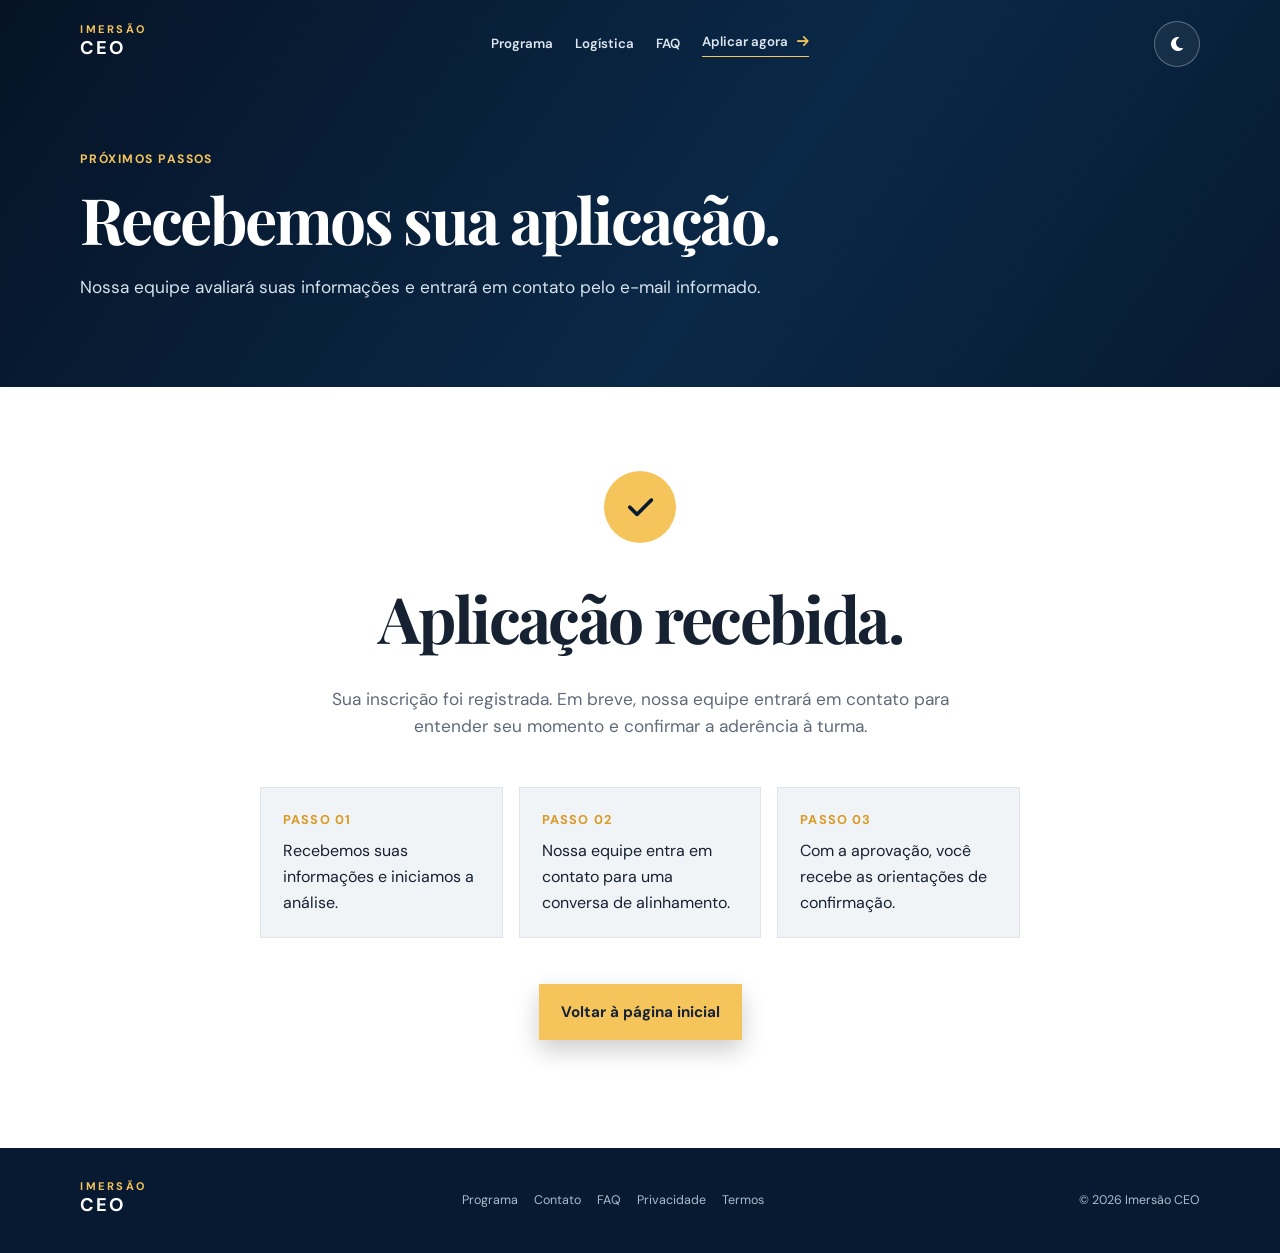
==== obrigado.html @ d232c056 "feat: add conversion and support pages Co-Authored-By: G4 OS <g4os@g4business.com>" ====
<!doctype html>
<html lang="pt-BR"><head><meta charset="utf-8"><meta name="viewport" content="width=device-width,initial-scale=1"><title>Aplicação recebida | Imersão CEO</title><link rel="preconnect" href="https://fonts.googleapis.com"><link rel="preconnect" href="https://fonts.gstatic.com" crossorigin><link href="https://fonts.googleapis.com/css2?family=DM+Sans:wght@400;500;600;700&family=Playfair+Display:wght@600;700&display=swap" rel="stylesheet"><link rel="stylesheet" href="https://cdnjs.cloudflare.com/ajax/libs/font-awesome/6.5.2/css/all.min.css"><link rel="stylesheet" href="css/style.css"><link rel="stylesheet" href="css/pages.css"></head>
<body><header class="page-hero"><nav class="navbar container"><a class="brand" href="index.html"><span>IMERSÃO</span> CEO</a><div class="nav-pages"><a href="programa.html">Programa</a><a href="local-e-logistica.html">Logística</a><a href="faq.html">FAQ</a><a class="nav-cta" href="index.html#inscricao">Aplicar agora <i class="fa-solid fa-arrow-right"></i></a></div><button class="theme-toggle" id="themeToggle" type="button" aria-label="Alternar tema" aria-pressed="false"><i class="fa-solid fa-moon icon-moon"></i><i class="fa-solid fa-sun icon-sun"></i></button></nav><div class="container"><p class="page-kicker">Próximos passos</p><h1>Recebemos sua aplicação.</h1><p>Nossa equipe avaliará suas informações e entrará em contato pelo e-mail informado.</p></div></header><main class="page-main container"><section class="thank-you"><div class="success-badge"><i class="fa-solid fa-check"></i></div><h1>Aplicação recebida.</h1><p id="thankYouMessage">Sua inscrição foi registrada. Em breve, nossa equipe entrará em contato para entender seu momento e confirmar a aderência à turma.</p><div class="steps"><div><strong>Passo 01</strong>Recebemos suas informações e iniciamos a análise.</div><div><strong>Passo 02</strong>Nossa equipe entra em contato para uma conversa de alinhamento.</div><div><strong>Passo 03</strong>Com a aprovação, você recebe as orientações de confirmação.</div></div><a class="button button-primary" href="index.html">Voltar à página inicial</a></section><script>const n=new URLSearchParams(location.search).get('nome');if(n)document.getElementById('thankYouMessage').textContent=n+', sua aplicação foi registrada. Nossa equipe entrará em contato pelo e-mail informado.';</script></main><footer><div class="container footer-content"><a class="brand" href="index.html"><span>IMERSÃO</span> CEO</a><div class="footer-links"><a href="programa.html">Programa</a><a href="contato.html">Contato</a><a href="faq.html">FAQ</a><a href="politica-de-privacidade.html">Privacidade</a><a href="termos-de-inscricao.html">Termos</a></div><span>© 2026 Imersão CEO</span></div></footer><script src="js/page.js"></script></body></html>
---- css/style.css ----
:root{--navy:#071a31;--navy-2:#0d2d50;--ink:#162131;--slate:#5f6b7a;--amber:#d99a26;--gold:#f5c55c;--paper:#f7f8fa;--white:#fff;--line:#dfe5eb;--bg:#fff;--surface:#fff;--surface-alt:#f1f4f7;--text:#162131;--muted:#5f6b7a;--label:#374250;--border:#dfe5eb;--input-bg:#fff;--input-border:#d9e0e7;--eyebrow-dark:#a9700b;--stat:#071a31;--note:#7a8794;--dark-section:#071a31;--shadow:0 20px 50px rgba(7,26,49,.08);--serif:'Playfair Display',Georgia,serif;--sans:'DM Sans',Arial,sans-serif}*{box-sizing:border-box}html{scroll-behavior:smooth}body{margin:0;color:var(--text);font-family:var(--sans);line-height:1.6;background:var(--bg);transition:background-color .35s ease,color .35s ease}.container{width:min(1120px,calc(100% - 40px));margin:auto}.hero{position:relative;overflow:hidden;min-height:750px;color:#fff;background:radial-gradient(circle at 78% 18%,#1b5a8a 0,transparent 28%),linear-gradient(120deg,#061326 0%,#0a2847 54%,#071a31 100%)}.hero:after{content:'';position:absolute;width:560px;height:560px;border:1px solid rgba(245,197,92,.18);border-radius:50%;right:-210px;bottom:-160px;box-shadow:0 0 0 55px rgba(245,197,92,.035),0 0 0 110px rgba(245,197,92,.025)}.navbar{height:88px;display:flex;align-items:center;justify-content:space-between;position:relative;z-index:1}.brand{color:#fff;text-decoration:none;font-size:1.15rem;font-weight:700;letter-spacing:.12em}.brand span{color:var(--gold);font-size:.69rem;display:block;letter-spacing:.23em;line-height:.8}.nav-cta{color:#fff;text-decoration:none;font-size:.9rem;font-weight:600;border-bottom:1px solid var(--gold);padding-bottom:4px}.nav-cta i{color:var(--gold);margin-left:6px}.hero-content{position:relative;z-index:1;padding:105px 0 90px}.eyebrow{margin:0 0 17px;color:var(--gold);font-size:.78rem;letter-spacing:.1em;text-transform:uppercase;font-weight:700}.eyebrow i{margin-right:7px}.eyebrow.dark{color:var(--eyebrow-dark)}.hero h1,h2,h3{line-height:1.14;margin-top:0}.hero h1{font-family:var(--serif);font-size:clamp(2.7rem,5.4vw,5rem);letter-spacing:-.04em;max-width:880px;margin-bottom:22px}.hero-lead{font-size:1.15rem;max-width:660px;color:#d9e4ed;margin-bottom:34px}.hero-actions{display:flex;gap:14px;flex-wrap:wrap}.button{display:inline-flex;align-items:center;justify-content:center;gap:11px;text-decoration:none;font-family:var(--sans);font-size:.95rem;font-weight:700;border:none;cursor:pointer;padding:16px 22px;transition:.25s ease}.button-primary{background:var(--gold);color:#172235;box-shadow:0 10px 25px rgba(0,0,0,.2)}.button-primary:hover{background:#ffe094;transform:translateY(-2px)}.button-ghost{color:#fff;border:1px solid rgba(255,255,255,.55)}.button-ghost:hover{border-color:var(--gold);color:var(--gold)}.hero-proof{display:flex;gap:0;margin-top:75px}.hero-proof div{padding:0 30px;border-left:1px solid rgba(255,255,255,.25);display:flex;flex-direction:column}.hero-proof div:first-child{border:0;padding-left:0}.hero-proof strong{font-family:var(--serif);font-size:1.65rem;color:var(--gold)}.hero-proof span{font-size:.79rem;color:#bfccda}.section{padding:106px 0}.section-intro{max-width:760px}.section h2,.outcome h2,.authority h2,.urgency h2,.application h2{font-family:var(--serif);font-size:clamp(2.1rem,3.8vw,3.35rem);letter-spacing:-.035em;margin-bottom:19px}.pain-grid{display:grid;grid-template-columns:repeat(3,1fr);gap:22px;margin-top:46px}.pain-card{padding:31px 28px;border:1px solid var(--border);background:var(--surface);transition:background-color .35s,border-color .35s,transform .3s,box-shadow .3s}.pain-card:hover{transform:translateY(-4px);box-shadow:var(--shadow)}.pain-card>i{font-size:1.3rem;color:var(--amber)}.pain-card h3{font-size:1.1rem;margin:20px 0 8px}.pain-card p{color:var(--muted);font-size:.96rem;margin:0}.outcome{background:var(--dark-section);padding:110px 0;color:#fff}.outcome-layout{display:grid;grid-template-columns:1.05fr .95fr;gap:85px;align-items:center}.outcome p:not(.eyebrow){color:#c6d4e1}.benefit-list{list-style:none;padding:0;margin:0;display:grid;gap:18px}.benefit-list li{display:flex;gap:14px;color:#dce7f0}.benefit-list i{color:var(--gold);margin-top:5px}.benefit-list strong{color:#fff}.section-heading{max-width:750px}.section-heading>p:last-child{color:var(--muted);margin-top:-5px}.timeline{margin-top:48px;border-top:1px solid var(--border)}.timeline-item{display:grid;grid-template-columns:145px 1fr;gap:24px;padding:29px 8px;border-bottom:1px solid var(--border)}.day{font-weight:700;color:var(--amber);text-transform:uppercase;font-size:.78rem;letter-spacing:.11em;padding-top:4px}.time{font-size:.82rem;font-weight:700;color:#7e8a97;letter-spacing:.05em;text-transform:uppercase;margin:0 0 4px}.timeline h3{font-size:1.25rem;margin:0 0 6px}.timeline p:last-child{color:var(--muted);margin:0}.authority{background:var(--surface-alt);padding:95px 0;text-align:center;transition:background-color .35s}.authority h2{max-width:700px;margin:0 auto 48px}.authority-grid{display:grid;grid-template-columns:repeat(3,1fr);gap:25px}.authority-grid div{display:flex;flex-direction:column}.authority-grid strong{font-family:var(--serif);font-size:2.7rem;color:var(--stat)}.authority-grid span{color:var(--muted);font-size:.9rem;max-width:225px;margin:5px auto}.testimonials{padding-bottom:110px}.testimonial-grid{display:grid;grid-template-columns:repeat(3,1fr);gap:21px;margin-top:45px}.testimonial-grid blockquote{margin:0;padding:30px 26px;background:var(--surface-alt);border:1px solid var(--border);transition:background-color .35s,border-color .35s;font-size:1rem;line-height:1.7}.testimonial-grid footer{margin-top:22px;display:flex;align-items:center;gap:11px;font-size:.85rem}.testimonial-grid footer div{display:flex;flex-direction:column}.testimonial-grid small{color:var(--muted);font-size:.76rem}.avatar{width:38px;height:38px;display:grid;place-items:center;background:var(--navy);color:var(--gold);font-size:.72rem;font-weight:700;border-radius:50%}.urgency{background:linear-gradient(110deg,#b87d14,#e1a832);color:#fff;padding:60px 0}.urgency-layout{display:grid;grid-template-columns:1fr auto;align-items:center;gap:50px}.urgency h2{font-size:2.4rem;margin-bottom:10px}.urgency p:not(.eyebrow){max-width:610px;margin:0;color:#fff8e6}.urgency .eyebrow{color:#fff7e2}.countdown{display:flex;align-items:center;gap:11px}.countdown>div{display:flex;flex-direction:column;text-align:center;min-width:63px}.countdown span{font-family:var(--serif);font-size:2.4rem;line-height:1}.countdown small{font-size:.68rem;text-transform:uppercase;letter-spacing:.07em;margin-top:6px}.countdown b{font-size:1.4rem;font-weight:400}.application{padding:112px 0;background:var(--bg)}.application-grid{display:grid;grid-template-columns:.9fr 1.1fr;gap:95px;align-items:start}.application p:not(.eyebrow){color:var(--muted);font-size:1.04rem}.included{margin-top:28px;color:var(--stat);font-weight:600;font-size:.92rem}.included i{color:#45a071;margin-right:8px}form{padding:35px;background:var(--surface-alt);border:1px solid var(--border);transition:background-color .35s,border-color .35s;display:grid;grid-template-columns:1fr 1fr;gap:17px}label{font-size:.78rem;font-weight:700;color:var(--label);display:flex;flex-direction:column;gap:6px}input,select{appearance:none;width:100%;font-family:var(--sans);font-size:.92rem;border:1px solid var(--input-border);background:var(--input-bg);padding:13px 12px;color:var(--text);outline:none;transition:background-color .35s,border-color .25s}input:focus,select:focus{border-color:var(--amber);box-shadow:0 0 0 3px rgba(217,154,38,.16)}.form-button,.form-note,.form-message{grid-column:1/-1}.form-button{margin-top:3px}.form-note{margin:0;text-align:center;color:var(--note);font-size:.76rem}.form-message{margin:0;text-align:center;font-size:.86rem;font-weight:600}.form-message.success{color:#237a51}.form-message.error{color:#a12b2b}footer{background:var(--dark-section);color:#aabcca}.footer-content{height:105px;display:flex;align-items:center;justify-content:space-between;gap:20px;font-size:.78rem}.footer-content p{margin:0}@media(max-width:800px){.hero{min-height:auto}.hero-content{padding:75px 0 70px}.hero-proof{margin-top:50px}.pain-grid,.testimonial-grid{grid-template-columns:1fr}.outcome-layout,.application-grid{grid-template-columns:1fr;gap:45px}.urgency-layout{grid-template-columns:1fr;gap:27px}.authority-grid{grid-template-columns:1fr;gap:28px}.authority-grid strong{font-size:2.35rem}.section,.application{padding:75px 0}.outcome{padding:80px 0}.timeline-item{grid-template-columns:1fr;gap:5px}.footer-content{height:auto;padding:28px 0;flex-wrap:wrap}.countdown{gap:6px}.countdown>div{min-width:52px}.countdown span{font-size:2rem}}@media(max-width:520px){.container{width:min(100% - 30px,1120px)}.navbar{height:70px}.nav-cta{font-size:.75rem}.hero h1{font-size:2.65rem}.hero-lead{font-size:1rem}.hero-proof{justify-content:space-between}.hero-proof div{padding:0 10px}.hero-proof span{font-size:.66rem}.hero-proof strong{font-size:1.3rem}.button{width:100%}.hero-actions{display:grid}.urgency{padding:52px 0}.countdown>div{min-width:44px}.countdown span{font-size:1.65rem}.countdown b{font-size:1rem}form{grid-template-columns:1fr;padding:24px 18px}.footer-content{justify-content:center;text-align:center}.footer-content .brand{width:100%}}

/* ===== Tema escuro premium ===== */
[data-theme="dark"]{--bg:#060f1d;--surface:#0b182b;--surface-alt:#0e1d33;--text:#e8eef5;--muted:#9fb0c3;--label:#c3d0de;--border:rgba(255,255,255,.09);--input-bg:#081426;--input-border:rgba(255,255,255,.14);--eyebrow-dark:#f5c55c;--stat:#f5c55c;--note:#8395a8;--dark-section:#03091a;--shadow:0 20px 50px rgba(0,0,0,.45)}
[data-theme="dark"] .hero{background:radial-gradient(circle at 78% 18%,#163f66 0,transparent 30%),linear-gradient(120deg,#02060f 0%,#061a33 54%,#040d1c 100%)}
[data-theme="dark"] .urgency{background:linear-gradient(110deg,#8f5f0c,#c58f1f)}
[data-theme="dark"] .avatar{background:var(--gold);color:#071a31}
[data-theme="dark"] .form-message.success{color:#5fd39a}
[data-theme="dark"] .form-message.error{color:#ff8a8a}
[data-theme="dark"] .included i{color:#5fd39a}
[data-theme="dark"] select option{background:#081426;color:#e8eef5}

/* ===== Navbar + toggle de tema ===== */
.nav-right{display:flex;align-items:center;gap:22px}
.theme-toggle{position:relative;width:46px;height:46px;border-radius:50%;border:1px solid rgba(255,255,255,.3);background:rgba(255,255,255,.06);color:#fff;cursor:pointer;display:grid;place-items:center;font-size:1rem;transition:border-color .25s,background .25s,transform .25s}
.theme-toggle:hover{border-color:var(--gold);color:var(--gold);transform:rotate(15deg)}
.theme-toggle i{grid-area:1/1;transition:opacity .3s,transform .4s}
.theme-toggle .icon-sun{opacity:0;transform:rotate(-90deg) scale(.6)}
[data-theme="dark"] .theme-toggle .icon-moon{opacity:0;transform:rotate(90deg) scale(.6)}
[data-theme="dark"] .theme-toggle .icon-sun{opacity:1;transform:none}

/* ===== FAQ accordion ===== */
.faq{padding-top:0}
.accordion{margin-top:40px;border-top:1px solid var(--border)}
.accordion-item{border-bottom:1px solid var(--border)}
.accordion-item h3{margin:0}
.accordion-trigger{width:100%;display:flex;align-items:center;justify-content:space-between;gap:20px;padding:24px 6px;background:none;border:0;cursor:pointer;text-align:left;font-family:var(--sans);font-size:1.08rem;font-weight:600;color:var(--text);transition:color .25s}
.accordion-trigger:hover,.accordion-trigger[aria-expanded="true"]{color:var(--amber)}
.accordion-trigger i{flex:none;font-size:.85rem;color:var(--amber);transition:transform .35s cubic-bezier(.4,0,.2,1)}
.accordion-trigger[aria-expanded="true"] i{transform:rotate(180deg)}
.accordion-panel{height:0;overflow:hidden;transition:height .4s cubic-bezier(.4,0,.2,1)}
.accordion-content{padding:0 6px 26px}
.accordion-content p{margin:0;color:var(--muted);line-height:1.75;max-width:820px}

/* ===== Modal de sucesso ===== */
.modal{position:fixed;inset:0;z-index:100;display:grid;place-items:center;padding:20px;visibility:hidden;opacity:0;transition:opacity .3s ease,visibility .3s}
.modal.is-open{visibility:visible;opacity:1}
.modal-backdrop{position:absolute;inset:0;background:rgba(3,9,26,.72);backdrop-filter:blur(6px)}
.modal-card{position:relative;width:min(480px,100%);background:var(--surface);color:var(--text);padding:46px 38px 38px;text-align:center;border:1px solid var(--border);box-shadow:0 40px 90px rgba(0,0,0,.4);transform:translateY(24px) scale(.96);transition:transform .4s cubic-bezier(.2,.8,.2,1)}
.modal.is-open .modal-card{transform:none}
.modal-close{position:absolute;top:14px;right:14px;width:36px;height:36px;border:0;background:transparent;color:var(--muted);cursor:pointer;font-size:1.1rem}
.modal-close:hover{color:var(--amber)}
.modal-icon{width:72px;height:72px;margin:0 auto 22px;border-radius:50%;display:grid;place-items:center;font-size:1.7rem;color:#071a31;background:var(--gold);box-shadow:0 0 0 12px rgba(245,197,92,.15);animation:pop .5s cubic-bezier(.2,.8,.2,1)}
@keyframes pop{from{transform:scale(.4);opacity:0}to{transform:scale(1);opacity:1}}
.modal-card h3{font-family:var(--serif);font-size:1.7rem;margin:0 0 12px;letter-spacing:-.02em}
.modal-card p{color:var(--muted);margin:0 0 8px}
.modal-meta{font-size:.78rem;color:var(--note)}
.modal-card .button{margin-top:22px;width:100%}
body.modal-open{overflow:hidden}

/* Fallback caso a biblioteca AOS nao carregue */
html.no-aos [data-aos]{opacity:1!important;transform:none!important}
@media(prefers-reduced-motion:reduce){[data-aos]{transition:none!important;opacity:1!important;transform:none!important}}
@media(max-width:520px){.nav-right{gap:12px}.theme-toggle{width:40px;height:40px;font-size:.9rem}.modal-card{padding:38px 22px 28px}.accordion-trigger{font-size:.98rem;padding:20px 2px}}

/* ===== Navegação e páginas de conteúdo ===== */
.nav-info-link{color:#dce7f0;text-decoration:none;font-size:.83rem;font-weight:600}.nav-info-link:hover{color:var(--gold)}
.section-link{margin:30px 0 0}.section-link a{color:var(--amber);font-weight:700;text-decoration:none}.section-link a i{margin-left:5px}.section-link a:hover{color:var(--navy-2)}
.form-note a{color:inherit;font-weight:700}.form-note a:hover{color:var(--amber)}
.footer-links{display:flex;gap:16px;flex-wrap:wrap}.footer-links a{color:#aabcca;text-decoration:none}.footer-links a:hover{color:var(--gold)}
@media(max-width:800px){.nav-info-link{display:none}.footer-links{justify-content:center}}
---- css/pages.css ----
.page-hero{background:linear-gradient(125deg,#061326,#0a2847 58%,#071a31);color:#fff;padding:0 0 86px}.page-hero .navbar{margin-bottom:62px}.page-kicker{color:var(--gold);text-transform:uppercase;letter-spacing:.12em;font-size:.76rem;font-weight:700;margin:0 0 15px}.page-hero h1{font-family:var(--serif);font-size:clamp(2.6rem,5vw,4.6rem);letter-spacing:-.04em;max-width:800px;line-height:1.08;margin:0 0 20px}.page-hero p:not(.page-kicker){max-width:700px;color:#d6e2ec;font-size:1.08rem;margin:0}.nav-pages{display:flex;align-items:center;gap:22px}.nav-pages a{color:#dce7f0;text-decoration:none;font-size:.83rem;font-weight:600}.nav-pages a:hover{color:var(--gold)}.page-main{padding:84px 0 108px}.content-grid{display:grid;grid-template-columns:minmax(0,1.6fr) minmax(250px,.65fr);gap:58px}.prose h2{font-family:var(--serif);font-size:2rem;letter-spacing:-.025em;margin:0 0 13px}.prose h3{font-size:1.12rem;margin:30px 0 7px}.prose p,.prose li{color:var(--muted)}.prose ul,.prose ol{padding-left:22px}.prose li{margin:9px 0}.side-card{align-self:start;padding:28px;background:var(--surface-alt);border:1px solid var(--border)}.side-card h2{font-family:var(--serif);font-size:1.55rem;margin-top:0}.side-card p{color:var(--muted);font-size:.92rem}.side-card .button{width:100%;margin-top:8px}.notice{border-left:4px solid var(--amber);background:var(--surface-alt);padding:17px 18px;margin:24px 0;color:var(--muted);font-size:.92rem}.card-grid{display:grid;grid-template-columns:repeat(3,1fr);gap:20px;margin-top:40px}.info-card{padding:27px;background:var(--surface-alt);border:1px solid var(--border)}.info-card i{color:var(--amber);font-size:1.25rem}.info-card h3{margin:17px 0 7px;font-size:1.08rem}.info-card p{margin:0;color:var(--muted);font-size:.92rem}.timeline-page{margin-top:35px;border-top:1px solid var(--border)}.timeline-page article{display:grid;grid-template-columns:115px 1fr;gap:22px;padding:25px 0;border-bottom:1px solid var(--border)}.timeline-page .tag{color:var(--amber);font-size:.78rem;letter-spacing:.1em;text-transform:uppercase;font-weight:700}.timeline-page h3{margin:0 0 7px;font-size:1.18rem}.timeline-page p{margin:0;color:var(--muted)}.case-grid{display:grid;grid-template-columns:repeat(3,1fr);gap:20px}.case{padding:28px;border:1px solid var(--border);background:var(--surface)}.case blockquote{font-family:var(--serif);font-size:1.25rem;line-height:1.45;margin:0 0 21px}.case p{color:var(--muted);font-size:.88rem;margin:0}.faq-page{border-top:1px solid var(--border);margin-top:24px}.faq-page details{border-bottom:1px solid var(--border);padding:19px 4px}.faq-page summary{cursor:pointer;font-weight:700}.faq-page p{color:var(--muted);margin:13px 0 0}.thank-you{max-width:760px;text-align:center;margin:0 auto}.thank-you .success-badge{width:72px;height:72px;display:grid;place-items:center;border-radius:50%;background:var(--gold);color:#071a31;font-size:1.8rem;margin:0 auto 24px}.thank-you h1{font-family:var(--serif);font-size:clamp(2.5rem,5vw,4rem);letter-spacing:-.04em;margin:0 0 16px}.thank-you>p{font-size:1.08rem;color:var(--muted);max-width:630px;margin:0 auto 35px}.steps{display:grid;grid-template-columns:repeat(3,1fr);gap:16px;text-align:left;margin:46px 0}.steps div{padding:22px;background:var(--surface-alt);border:1px solid var(--border)}.steps strong{display:block;color:var(--amber);font-size:.8rem;letter-spacing:.09em;text-transform:uppercase;margin-bottom:8px}.footer-links{display:flex;gap:16px;flex-wrap:wrap}.footer-links a{color:#aabcca;text-decoration:none}.footer-links a:hover{color:var(--gold)}@media(max-width:800px){.page-hero{padding-bottom:60px}.page-hero .navbar{margin-bottom:42px}.nav-pages{display:none}.content-grid{grid-template-columns:1fr;gap:30px}.card-grid,.case-grid,.steps{grid-template-columns:1fr}.timeline-page article{grid-template-columns:1fr;gap:7px}.page-main{padding:66px 0}.footer-links{justify-content:center}}
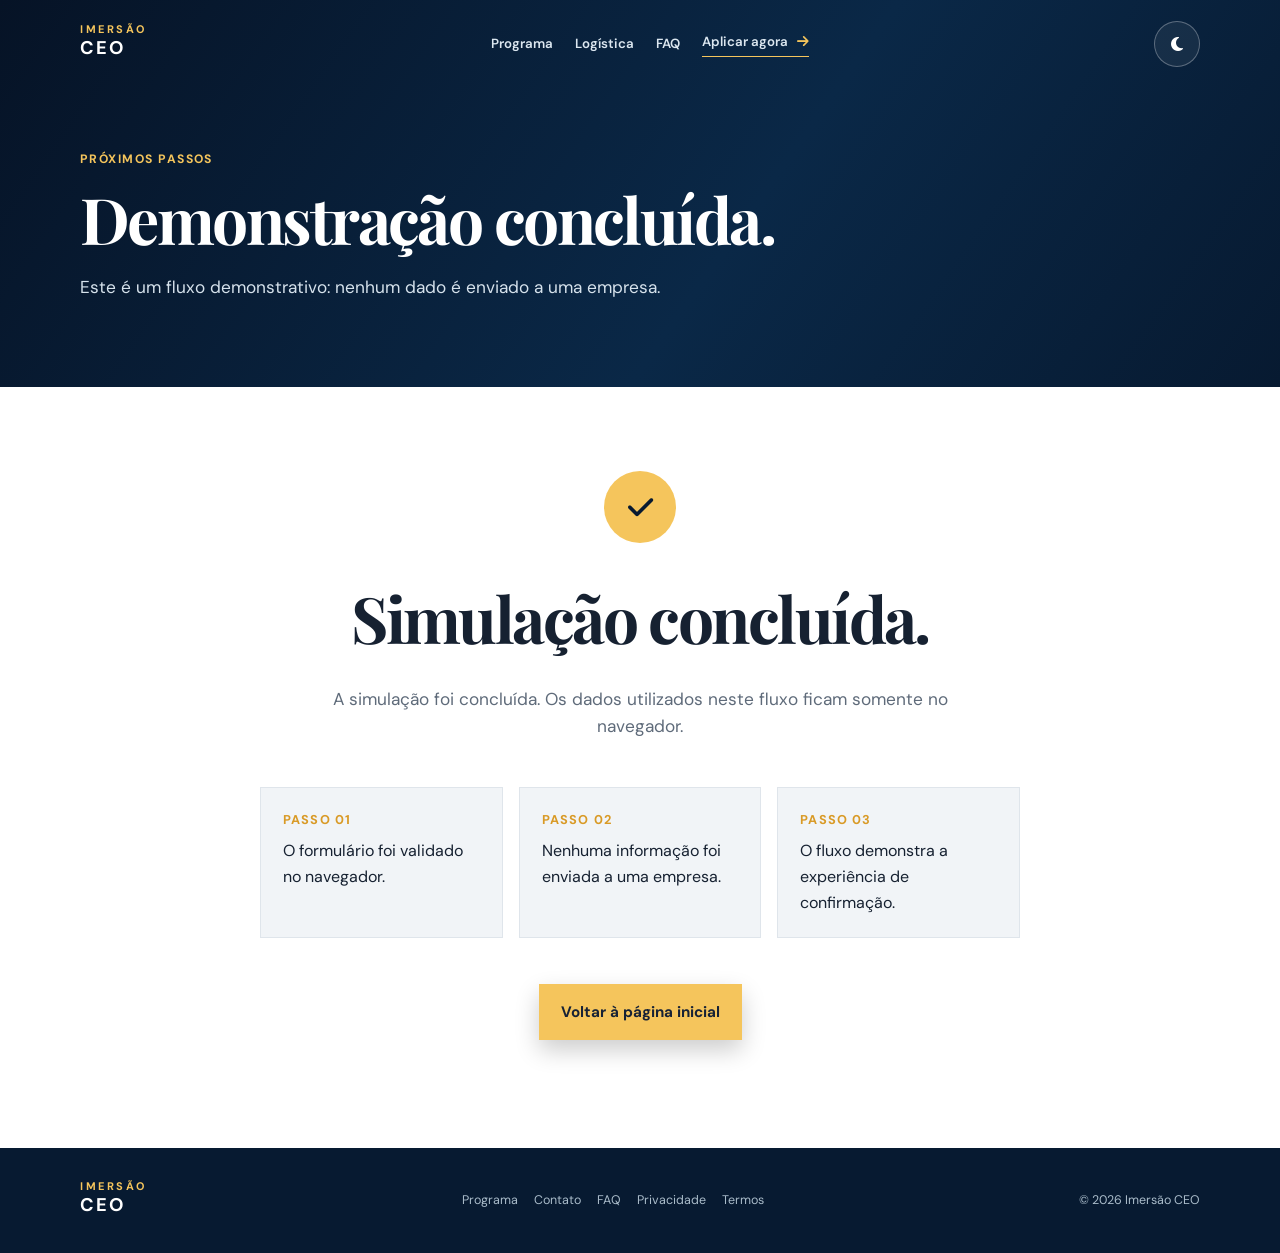
==== commit ca18d9fc: "docs: prepare landing as portfolio demo Co-Authored-By: G4 OS <g4os@g4business.com>" ====
--- a/obrigado.html
+++ b/obrigado.html
@@ -1,3 +1,3 @@
-<!doctype html>
-<html lang="pt-BR"><head><meta charset="utf-8"><meta name="viewport" content="width=device-width,initial-scale=1"><title>Aplicação recebida | Imersão CEO</title><link rel="preconnect" href="https://fonts.googleapis.com"><link rel="preconnect" href="https://fonts.gstatic.com" crossorigin><link href="https://fonts.googleapis.com/css2?family=DM+Sans:wght@400;500;600;700&family=Playfair+Display:wght@600;700&display=swap" rel="stylesheet"><link rel="stylesheet" href="https://cdnjs.cloudflare.com/ajax/libs/font-awesome/6.5.2/css/all.min.css"><link rel="stylesheet" href="css/style.css"><link rel="stylesheet" href="css/pages.css"></head>
-<body><header class="page-hero"><nav class="navbar container"><a class="brand" href="index.html"><span>IMERSÃO</span> CEO</a><div class="nav-pages"><a href="programa.html">Programa</a><a href="local-e-logistica.html">Logística</a><a href="faq.html">FAQ</a><a class="nav-cta" href="index.html#inscricao">Aplicar agora <i class="fa-solid fa-arrow-right"></i></a></div><button class="theme-toggle" id="themeToggle" type="button" aria-label="Alternar tema" aria-pressed="false"><i class="fa-solid fa-moon icon-moon"></i><i class="fa-solid fa-sun icon-sun"></i></button></nav><div class="container"><p class="page-kicker">Próximos passos</p><h1>Recebemos sua aplicação.</h1><p>Nossa equipe avaliará suas informações e entrará em contato pelo e-mail informado.</p></div></header><main class="page-main container"><section class="thank-you"><div class="success-badge"><i class="fa-solid fa-check"></i></div><h1>Aplicação recebida.</h1><p id="thankYouMessage">Sua inscrição foi registrada. Em breve, nossa equipe entrará em contato para entender seu momento e confirmar a aderência à turma.</p><div class="steps"><div><strong>Passo 01</strong>Recebemos suas informações e iniciamos a análise.</div><div><strong>Passo 02</strong>Nossa equipe entra em contato para uma conversa de alinhamento.</div><div><strong>Passo 03</strong>Com a aprovação, você recebe as orientações de confirmação.</div></div><a class="button button-primary" href="index.html">Voltar à página inicial</a></section><script>const n=new URLSearchParams(location.search).get('nome');if(n)document.getElementById('thankYouMessage').textContent=n+', sua aplicação foi registrada. Nossa equipe entrará em contato pelo e-mail informado.';</script></main><footer><div class="container footer-content"><a class="brand" href="index.html"><span>IMERSÃO</span> CEO</a><div class="footer-links"><a href="programa.html">Programa</a><a href="contato.html">Contato</a><a href="faq.html">FAQ</a><a href="politica-de-privacidade.html">Privacidade</a><a href="termos-de-inscricao.html">Termos</a></div><span>© 2026 Imersão CEO</span></div></footer><script src="js/page.js"></script></body></html>+<!doctype html>
+<html lang="pt-BR"><head><meta charset="utf-8"><meta name="viewport" content="width=device-width,initial-scale=1"><title>Aplicação recebida | Imersão CEO</title><link rel="preconnect" href="https://fonts.googleapis.com"><link rel="preconnect" href="https://fonts.gstatic.com" crossorigin><link href="https://fonts.googleapis.com/css2?family=DM+Sans:wght@400;500;600;700&family=Playfair+Display:wght@600;700&display=swap" rel="stylesheet"><link rel="stylesheet" href="https://cdnjs.cloudflare.com/ajax/libs/font-awesome/6.5.2/css/all.min.css"><link rel="stylesheet" href="css/style.css"><link rel="stylesheet" href="css/pages.css"></head>
+<body><header class="page-hero"><nav class="navbar container"><a class="brand" href="index.html"><span>IMERSÃO</span> CEO</a><div class="nav-pages"><a href="programa.html">Programa</a><a href="local-e-logistica.html">Logística</a><a href="faq.html">FAQ</a><a class="nav-cta" href="index.html#inscricao">Aplicar agora <i class="fa-solid fa-arrow-right"></i></a></div><button class="theme-toggle" id="themeToggle" type="button" aria-label="Alternar tema" aria-pressed="false"><i class="fa-solid fa-moon icon-moon"></i><i class="fa-solid fa-sun icon-sun"></i></button></nav><div class="container"><p class="page-kicker">Próximos passos</p><h1>Demonstração concluída.</h1><p>Este é um fluxo demonstrativo: nenhum dado é enviado a uma empresa.</p></div></header><main class="page-main container"><section class="thank-you"><div class="success-badge"><i class="fa-solid fa-check"></i></div><h1>Simulação concluída.</h1><p id="thankYouMessage">A simulação foi concluída. Os dados utilizados neste fluxo ficam somente no navegador.</p><div class="steps"><div><strong>Passo 01</strong>O formulário foi validado no navegador.</div><div><strong>Passo 02</strong>Nenhuma informação foi enviada a uma empresa.</div><div><strong>Passo 03</strong>O fluxo demonstra a experiência de confirmação.</div></div><a class="button button-primary" href="index.html">Voltar à página inicial</a></section><script>const n=new URLSearchParams(location.search).get('nome');if(n)document.getElementById('thankYouMessage').textContent=n+', sua simulação foi concluída. Nenhuma informação foi enviada a uma empresa.';</script></main><footer><div class="container footer-content"><a class="brand" href="index.html"><span>IMERSÃO</span> CEO</a><div class="footer-links"><a href="programa.html">Programa</a><a href="contato.html">Contato</a><a href="faq.html">FAQ</a><a href="politica-de-privacidade.html">Privacidade</a><a href="termos-de-inscricao.html">Termos</a></div><span>© 2026 Imersão CEO</span></div></footer><script src="js/page.js"></script></body></html>
--- a/css/style.css
+++ b/css/style.css
@@ -59,3 +59,7 @@
 .form-note a{color:inherit;font-weight:700}.form-note a:hover{color:var(--amber)}
 .footer-links{display:flex;gap:16px;flex-wrap:wrap}.footer-links a{color:#aabcca;text-decoration:none}.footer-links a:hover{color:var(--gold)}
 @media(max-width:800px){.nav-info-link{display:none}.footer-links{justify-content:center}}
+
+/* ===== Aviso de projeto demonstrativo ===== */
+.portfolio-notice{width:100%;margin:0;color:#8395a8;font-size:.7rem;text-align:center}
+@media(max-width:800px){.portfolio-notice{padding-top:4px}}
